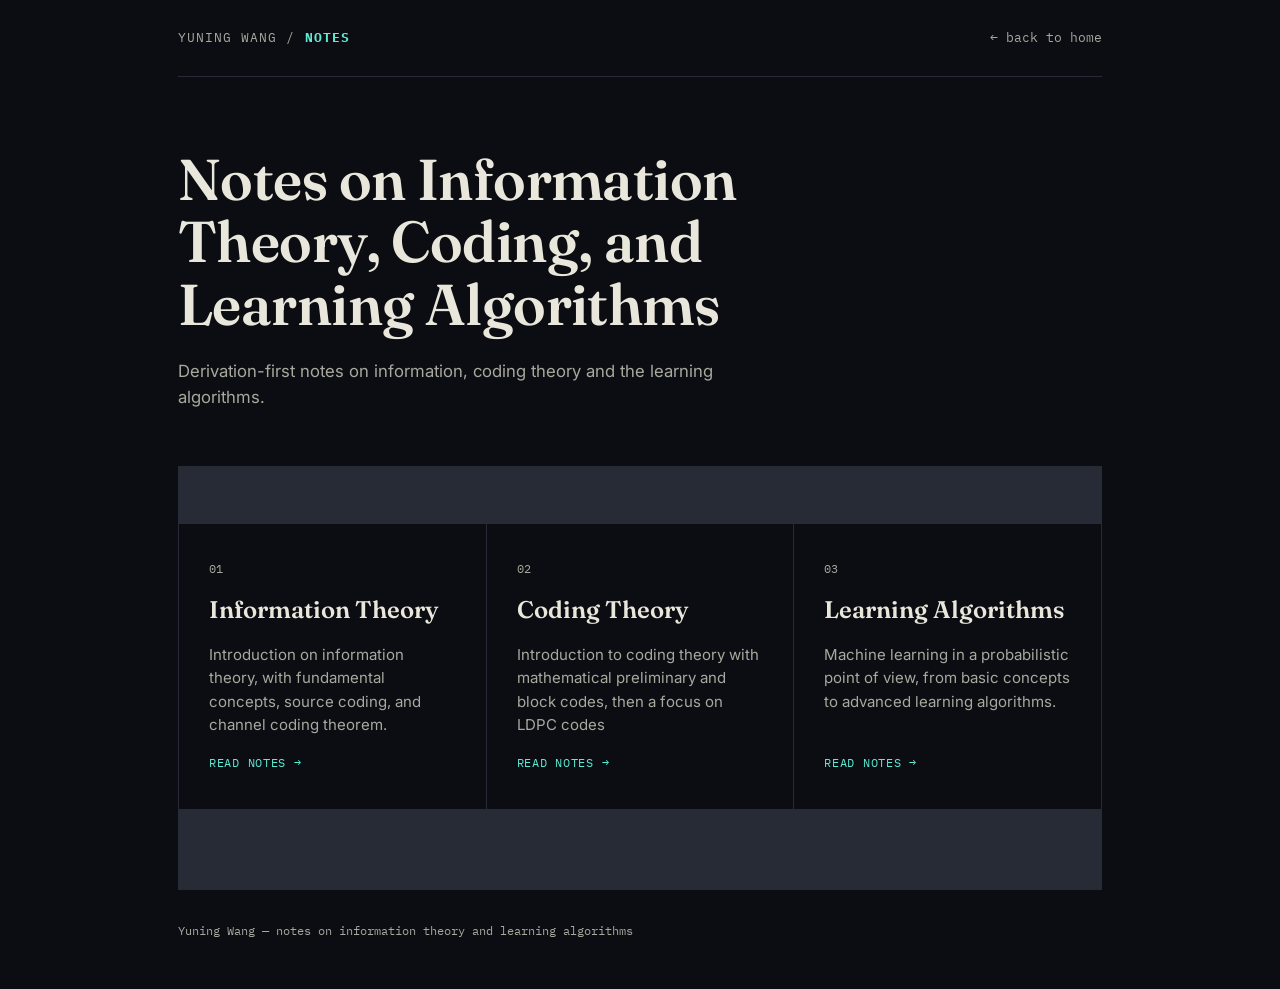
==== notes/index.html @ a4fe1af9 "Add files via upload" ====
<!DOCTYPE html>
<html lang="en">
<head>
<meta charset="UTF-8">
<meta name="viewport" content="width=device-width, initial-scale=1.0">
<title>Notes — Yuning Wang</title>
<link rel="preconnect" href="https://fonts.googleapis.com">
<link href="https://fonts.googleapis.com/css2?family=Fraunces:opsz,wght@9..144,500;9..144,600&family=Inter:wght@400;500&family=IBM+Plex+Mono:wght@400;500&display=swap" rel="stylesheet">
<link rel="stylesheet" href="../style.css">
</head>
<body>

<div class="wrap">
  <div class="topbar">
    <a class="brand" href="../index.html">Yuning Wang / <strong>notes</strong></a>
    <a class="back-link" href="../index.html">← back to home</a>
  </div>

  <section class="hero">
    <h1>Notes on Information Theory, Coding, and Learning Algorithms</h1>
    <p>Derivation-first notes on information, coding theory and the learning algorithms.</p>
  </section>

  <section class="topics">
    <a class="topic-card" href="information-theory.html">
      <div class="topic-index">01</div>
      <h2>Information Theory</h2>
      <p>Introduction on information theory, with fundamental concepts, source coding, and channel coding theorem.</p>
      <span class="topic-open">Read notes →</span>
    </a>

    <a class="topic-card" href="coding-theory.html">
      <div class="topic-index">02</div>
      <h2>Coding Theory</h2>
      <p>Introduction to coding theory with mathematical preliminary and block codes, then a focus on LDPC codes</p>
      <span class="topic-open">Read notes →</span>
    </a>

    <a class="topic-card" href="learning-algorithms.html">
      <div class="topic-index">03</div>
      <h2>Learning Algorithms</h2>
      <p>Machine learning in a probabilistic point of view, from basic concepts to advanced learning algorithms.</p>
      <span class="topic-open">Read notes →</span>
    </a>
  </section>

  <footer>Yuning Wang — notes on information theory and learning algorithms</footer>
</div>

</body>
</html>
---- style.css ----
:root {
  --ink: #0b0d12;
  --ink-2: #12151d;
  --paper: #e9e6db;
  --paper-dim: #a9a89e;
  --signal: #5eead4;
  --noise: #f2994a;
  --line: #262b36;
  --font-display: "Fraunces", Georgia, serif;
  --font-body: "Inter", -apple-system, sans-serif;
  --font-mono: "IBM Plex Mono", ui-monospace, monospace;
}

* { box-sizing: border-box; margin: 0; padding: 0; }
html { scroll-behavior: smooth; }

body {
  background: var(--ink);
  color: var(--paper);
  font-family: var(--font-body);
  line-height: 1.55;
  min-height: 100vh;
}

a { color: inherit; text-decoration: none; }

.wrap {
  max-width: 980px;
  margin: 0 auto;
  padding: 0 28px;
}

/* ---------- top bar ---------- */
.topbar {
  display: flex;
  align-items: center;
  justify-content: space-between;
  padding: 28px 0;
  border-bottom: 1px solid var(--line);
}

.brand {
  font-family: var(--font-mono);
  font-size: 13px;
  letter-spacing: 0.08em;
  text-transform: uppercase;
  color: var(--paper-dim);
}
.brand strong { color: var(--signal); }
.brand:hover { color: var(--signal); }

.nav-links {
  display: flex;
  gap: 28px;
  font-family: var(--font-mono);
  font-size: 12px;
  letter-spacing: 0.05em;
  text-transform: uppercase;
}
.nav-links a { color: var(--paper-dim); transition: color 0.15s ease; }
.nav-links a:hover { color: var(--signal); }

.back-link {
  font-family: var(--font-mono);
  font-size: 13px;
  color: var(--paper-dim);
  display: inline-flex;
  align-items: center;
  gap: 8px;
  transition: color 0.15s ease;
}
.back-link:hover { color: var(--signal); }

/* ---------- hero (shared shape, used on home + notes landing) ---------- */
.hero {
  padding: 72px 0 56px;
  border-bottom: 1px solid var(--line);
  position: relative;
}

/* home page hero: text left, photo right */
.hero-split {
  display: flex;
  align-items: center;
  justify-content: space-between;
  gap: 48px;
}

.hero-text { flex: 1 1 auto; min-width: 0; }

.hero-photo {
  flex: 0 0 auto;
  width: 210px;
  height: 260px;
  border: 1px solid var(--line);
  overflow: hidden;
  background: var(--ink-2);
}

.hero-photo img {
  width: 100%;
  height: 100%;
  object-fit: cover;
  display: block;
  filter: grayscale(0.25);
  transition: filter 0.25s ease;
}
.hero-photo:hover img { filter: grayscale(0); }

@media (max-width: 760px) {
  .hero-split { flex-direction: column-reverse; align-items: flex-start; gap: 32px; }
  .hero-photo { width: 160px; height: 200px; }
}

.eyebrow {
  font-family: var(--font-mono);
  font-size: 12px;
  letter-spacing: 0.14em;
  text-transform: uppercase;
  color: var(--noise);
  margin-bottom: 18px;
}

.hero h1 {
  font-family: var(--font-display);
  font-weight: 600;
  font-size: clamp(2.4rem, 5vw, 3.6rem);
  line-height: 1.08;
  letter-spacing: -0.01em;
  max-width: 16ch;
}

.hero p {
  margin-top: 22px;
  max-width: 56ch;
  color: var(--paper-dim);
  font-size: 1.05rem;
}

.hero-links {
  margin-top: 30px;
  display: flex;
  flex-wrap: wrap;
  gap: 12px;
}

/* ---------- generic section ---------- */
.section {
  padding: 56px 0;
  border-bottom: 1px solid var(--line);
}

.section-head {
  display: flex;
  align-items: baseline;
  justify-content: space-between;
  margin-bottom: 32px;
}

.section-head h2 {
  font-family: var(--font-display);
  font-size: 1.7rem;
  font-weight: 600;
}

.section-head .eyebrow { margin-bottom: 0; }

/* ---------- about / education ---------- */
.about-text {
  max-width: 62ch;
  color: var(--paper-dim);
  font-size: 1.02rem;
}

.about-text strong { color: var(--paper); font-weight: 500; }

.read-more {
  margin-top: 20px;
  font-family: var(--font-mono);
  font-size: 12px;
  letter-spacing: 0.06em;
  text-transform: uppercase;
  color: var(--signal);
  display: inline-flex;
  align-items: center;
  gap: 8px;
  transition: gap 0.15s ease;
}
.read-more:hover { gap: 12px; }

.edu-list {
  margin-top: 32px;
  display: flex;
  flex-direction: column;
}

.edu-item {
  display: flex;
  justify-content: space-between;
  gap: 20px;
  padding: 18px 0;
  border-top: 1px solid var(--line);
}
.edu-item:last-child { border-bottom: 1px solid var(--line); }

.edu-item .edu-main h3 {
  font-family: var(--font-display);
  font-size: 1.1rem;
  font-weight: 600;
}
.edu-item .edu-main p {
  color: var(--paper-dim);
  font-size: 0.92rem;
  margin-top: 4px;
}
.edu-item .edu-date {
  font-family: var(--font-mono);
  font-size: 12px;
  color: var(--paper-dim);
  white-space: nowrap;
}

.item-details {
  margin-top: 10px;
  padding-left: 18px;
  max-width: 62ch;
  color: var(--paper-dim);
  font-size: 0.92rem;
  line-height: 1.55;
}
.item-details li { margin-top: 4px; }
.item-details li::marker { color: var(--line); }

/* ---------- featured notes card (home page) ---------- */
.featured-card {
  display: block;
  border: 1px solid var(--line);
  padding: 34px;
  transition: background 0.2s ease;
}
.featured-card:hover { background: var(--ink-2); }

.featured-card .topic-index {
  font-family: var(--font-mono);
  font-size: 12px;
  color: var(--paper-dim);
  margin-bottom: 14px;
}

.featured-card h3 {
  font-family: var(--font-display);
  font-size: 1.5rem;
  font-weight: 600;
}

.featured-card p {
  margin-top: 12px;
  color: var(--paper-dim);
  max-width: 60ch;
}

.featured-card .topic-open {
  margin-top: 20px;
  font-family: var(--font-mono);
  font-size: 12px;
  letter-spacing: 0.06em;
  text-transform: uppercase;
  color: var(--signal);
  display: inline-flex;
  align-items: center;
  gap: 8px;
}
.featured-card:hover .topic-open { gap: 12px; transition: gap 0.15s ease; }

/* ---------- topic cards (notes landing) ---------- */
.topics {
  padding: 56px 0 80px;
  display: grid;
  grid-template-columns: repeat(3, 1fr);
  gap: 1px;
  background: var(--line);
  border: 1px solid var(--line);
}
@media (max-width: 760px) { .topics { grid-template-columns: 1fr; } }

.topic-card {
  background: var(--ink);
  padding: 36px 30px;
  display: flex;
  flex-direction: column;
  gap: 18px;
  transition: background 0.2s ease;
}
.topic-card:hover { background: var(--ink-2); }
.topic-index {
  font-family: var(--font-mono);
  font-size: 12px;
  color: var(--paper-dim);
}
.topic-card h2 {
  font-family: var(--font-display);
  font-size: 1.5rem;
  font-weight: 600;
  line-height: 1.2;
}
.topic-card p {
  color: var(--paper-dim);
  font-size: 0.94rem;
  flex-grow: 1;
}
.topic-open {
  font-family: var(--font-mono);
  font-size: 12px;
  letter-spacing: 0.06em;
  text-transform: uppercase;
  color: var(--signal);
  display: inline-flex;
  align-items: center;
  gap: 8px;
}
.topic-card:hover .topic-open { gap: 12px; transition: gap 0.15s ease; }

/* ---------- contact ---------- */
.contact-list {
  display: flex;
  flex-wrap: wrap;
  gap: 14px;
}

/* ---------- buttons ---------- */
.btn {
  font-family: var(--font-mono);
  font-size: 12px;
  letter-spacing: 0.05em;
  text-transform: uppercase;
  padding: 10px 18px;
  border: 1px solid var(--line);
  display: inline-flex;
  align-items: center;
  gap: 8px;
  transition: border-color 0.15s ease, color 0.15s ease;
}
.btn:hover { border-color: var(--signal); color: var(--signal); }
.btn.primary { background: var(--signal); color: var(--ink); border-color: var(--signal); }
.btn.primary:hover { opacity: 0.88; color: var(--ink); }

/* ---------- footer ---------- */
footer {
  padding: 32px 0 48px;
  font-family: var(--font-mono);
  font-size: 12px;
  color: var(--paper-dim);
}

/* ---------- reader page (notes topic pages) ---------- */
.reader-header { padding: 40px 0 28px; }
.reader-header .eyebrow { margin-bottom: 14px; }
.reader-header h1 {
  font-family: var(--font-display);
  font-size: clamp(1.8rem, 4vw, 2.6rem);
  font-weight: 600;
  max-width: 22ch;
}
.reader-header p {
  margin-top: 14px;
  color: var(--paper-dim);
  max-width: 60ch;
}
.reader-actions { margin-top: 22px; display: flex; gap: 12px; }

.pdf-frame-wrap {
  border: 1px solid var(--line);
  margin: 8px 0 60px;
  background: #1a1d24;
}
.pdf-frame-wrap iframe {
  width: 100%;
  height: 82vh;
  border: none;
  display: block;
}
.pdf-fallback {
  padding: 60px 30px;
  text-align: center;
  color: var(--paper-dim);
  font-family: var(--font-mono);
  font-size: 13px;
}
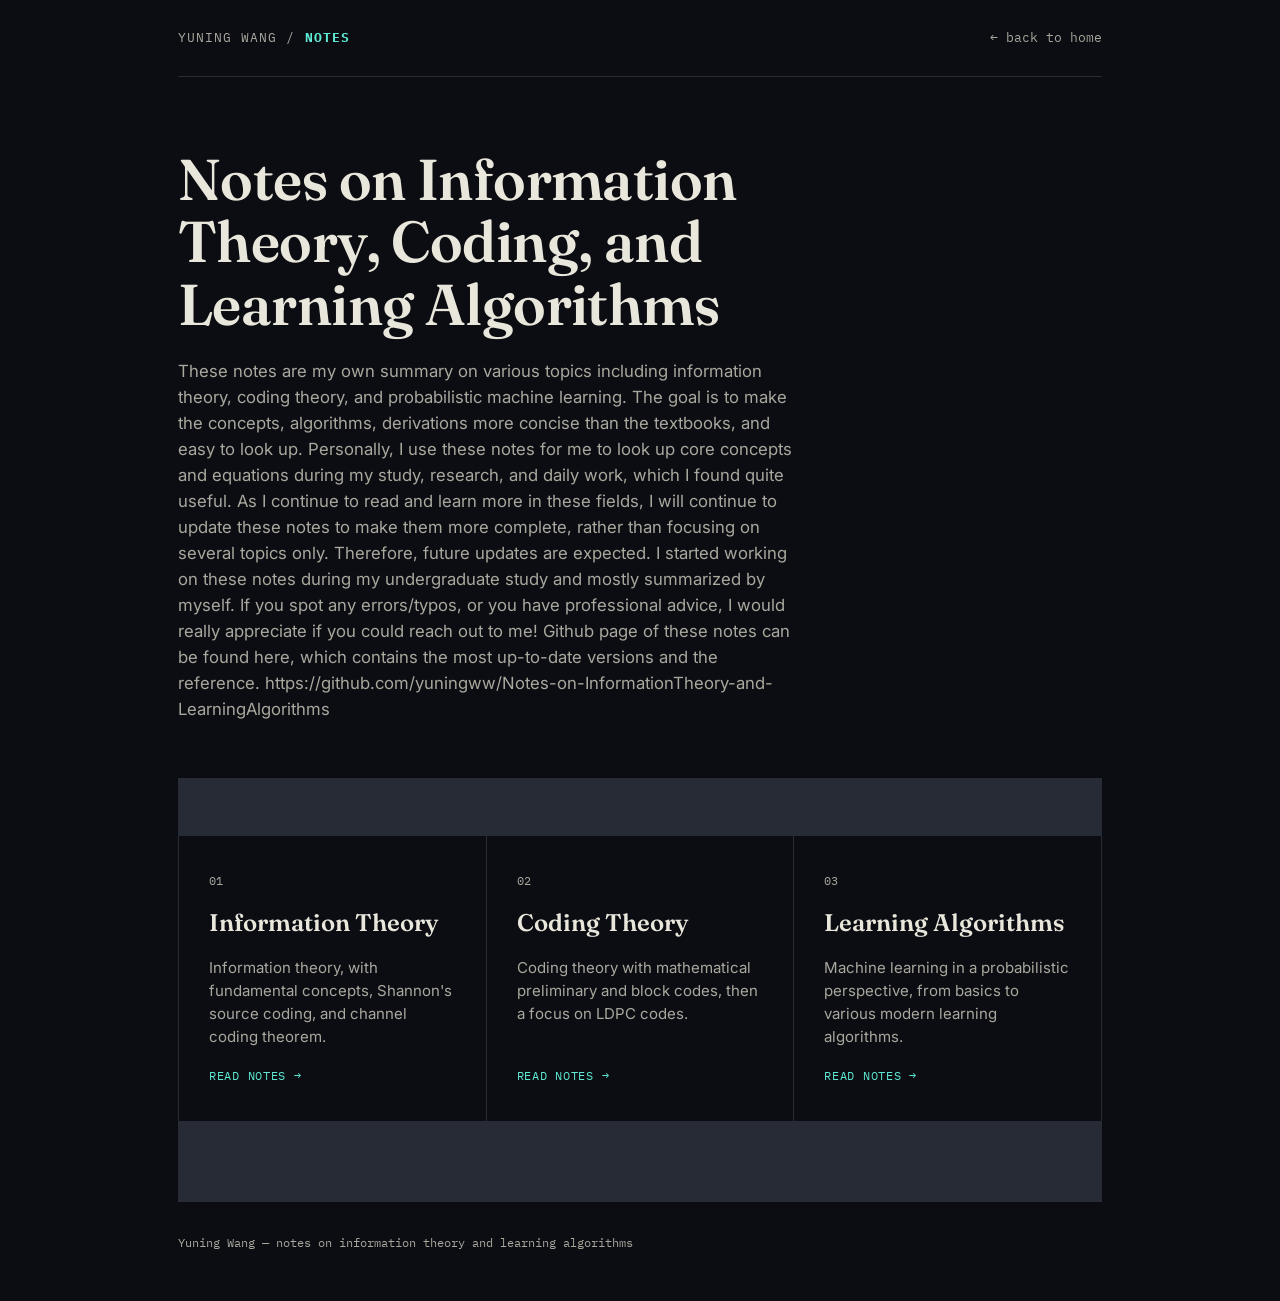
==== commit 19680730: "info update" ====
--- a/notes/index.html
+++ b/notes/index.html
@@ -18,28 +18,37 @@
 
   <section class="hero">
     <h1>Notes on Information Theory, Coding, and Learning Algorithms</h1>
-    <p>Derivation-first notes on information, coding theory and the learning algorithms.</p>
+    <p>
+    These notes are my own summary on various topics including information theory, coding theory, and probabilistic machine learning. The goal is to make the concepts, algorithms, derivations more concise than the textbooks, and easy to look up.
+    Personally, I use these notes for me to look up core concepts and equations during my study, research, and daily work, which I found quite useful.
+    As I continue to read and learn more in these fields, I will continue to update these notes to make them more complete, rather than focusing on several topics only. Therefore, future updates are expected.
+
+    I started working on these notes during my undergraduate study and mostly summarized by myself. If you spot any errors/typos, or you have professional advice, I would really appreciate if you could reach out to me!
+
+    Github page of these notes can be found here, which contains the most up-to-date versions and the reference. 
+    https://github.com/yuningww/Notes-on-InformationTheory-and-LearningAlgorithms 
+    </p>
   </section>
 
   <section class="topics">
     <a class="topic-card" href="information-theory.html">
       <div class="topic-index">01</div>
       <h2>Information Theory</h2>
-      <p>Introduction on information theory, with fundamental concepts, source coding, and channel coding theorem.</p>
+      <p>Information theory, with fundamental concepts, Shannon's source coding, and channel coding theorem.</p>
       <span class="topic-open">Read notes →</span>
     </a>
 
     <a class="topic-card" href="coding-theory.html">
       <div class="topic-index">02</div>
       <h2>Coding Theory</h2>
-      <p>Introduction to coding theory with mathematical preliminary and block codes, then a focus on LDPC codes</p>
+      <p>Coding theory with mathematical preliminary and block codes, then a focus on LDPC codes.</p>
       <span class="topic-open">Read notes →</span>
     </a>
 
     <a class="topic-card" href="learning-algorithms.html">
       <div class="topic-index">03</div>
       <h2>Learning Algorithms</h2>
-      <p>Machine learning in a probabilistic point of view, from basic concepts to advanced learning algorithms.</p>
+      <p>Machine learning in a probabilistic perspective, from basics to various modern learning algorithms.</p>
       <span class="topic-open">Read notes →</span>
     </a>
   </section>
--- a/style.css
+++ b/style.css
@@ -231,6 +231,22 @@
 .item-details li { margin-top: 4px; }
 .item-details li::marker { color: var(--line); }
 
+/* ---------- publications ---------- */
+.pub-list { list-style: none; }
+
+.pub-item {
+  max-width: 72ch;
+  color: var(--paper-dim);
+  font-size: 1.02rem;
+  padding: 18px 0;
+  border-top: 1px solid var(--line);
+}
+.pub-item:last-child { border-bottom: 1px solid var(--line); }
+.pub-item strong { color: var(--paper); font-weight: 600; }
+.pub-item em { color: var(--paper); }
+.pub-item a { color: var(--signal); }
+.pub-item a:hover { text-decoration: underline; }
+
 /* ---------- featured notes card (home page) ---------- */
 .featured-card {
   display: block;
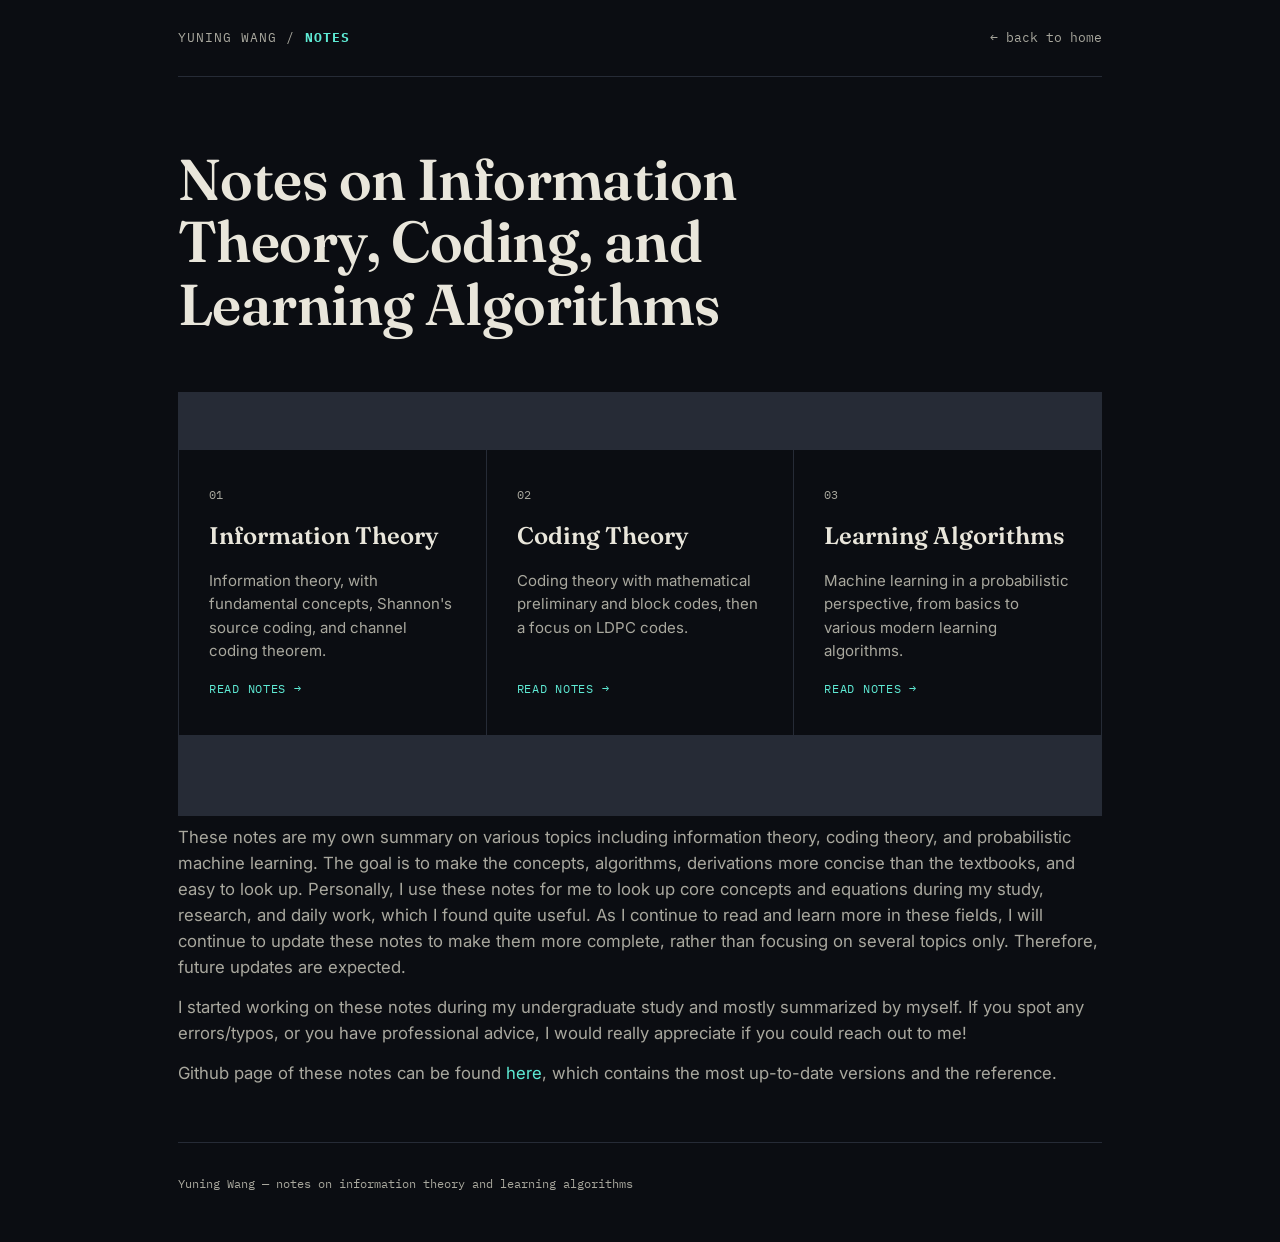
==== commit d3b36b24: "format updates" ====
--- a/notes/index.html
+++ b/notes/index.html
@@ -18,16 +18,6 @@
 
   <section class="hero">
     <h1>Notes on Information Theory, Coding, and Learning Algorithms</h1>
-    <p>
-    These notes are my own summary on various topics including information theory, coding theory, and probabilistic machine learning. The goal is to make the concepts, algorithms, derivations more concise than the textbooks, and easy to look up.
-    Personally, I use these notes for me to look up core concepts and equations during my study, research, and daily work, which I found quite useful.
-    As I continue to read and learn more in these fields, I will continue to update these notes to make them more complete, rather than focusing on several topics only. Therefore, future updates are expected.
-
-    I started working on these notes during my undergraduate study and mostly summarized by myself. If you spot any errors/typos, or you have professional advice, I would really appreciate if you could reach out to me!
-
-    Github page of these notes can be found here, which contains the most up-to-date versions and the reference. 
-    https://github.com/yuningww/Notes-on-InformationTheory-and-LearningAlgorithms 
-    </p>
   </section>
 
   <section class="topics">
@@ -53,6 +43,22 @@
     </a>
   </section>
 
+  <section class="notes-intro">
+    <div class="hero-intro">
+      <p>
+      These notes are my own summary on various topics including information theory, coding theory, and probabilistic machine learning. The goal is to make the concepts, algorithms, derivations more concise than the textbooks, and easy to look up.
+      Personally, I use these notes for me to look up core concepts and equations during my study, research, and daily work, which I found quite useful.
+      As I continue to read and learn more in these fields, I will continue to update these notes to make them more complete, rather than focusing on several topics only. Therefore, future updates are expected.
+      </p>
+      <p>
+      I started working on these notes during my undergraduate study and mostly summarized by myself. If you spot any errors/typos, or you have professional advice, I would really appreciate if you could reach out to me!
+      </p>
+      <p>
+      Github page of these notes can be found <a href="https://github.com/yuningww/Notes-on-InformationTheory-and-LearningAlgorithms">here</a>, which contains the most up-to-date versions and the reference.
+      </p>
+    </div>
+  </section>
+
   <footer>Yuning Wang — notes on information theory and learning algorithms</footer>
 </div>
 
--- a/style.css
+++ b/style.css
@@ -137,6 +137,23 @@
   font-size: 1.05rem;
 }
 
+/* notes landing: multi-paragraph intro that fills the column */
+.hero-intro { margin-top: 22px; }
+.hero-intro p {
+  max-width: none;
+  margin-top: 0;
+  color: var(--paper-dim);
+  font-size: 1.05rem;
+}
+.notes-intro { padding: 8px 0 56px; border-bottom: 1px solid var(--line); }
+.notes-intro .hero-intro { margin-top: 0; }
+.hero-intro p + p { margin-top: 14px; }
+.hero-intro a {
+  color: var(--signal);
+  overflow-wrap: anywhere;
+}
+.hero-intro a:hover { text-decoration: underline; }
+
 .hero-links {
   margin-top: 30px;
   display: flex;
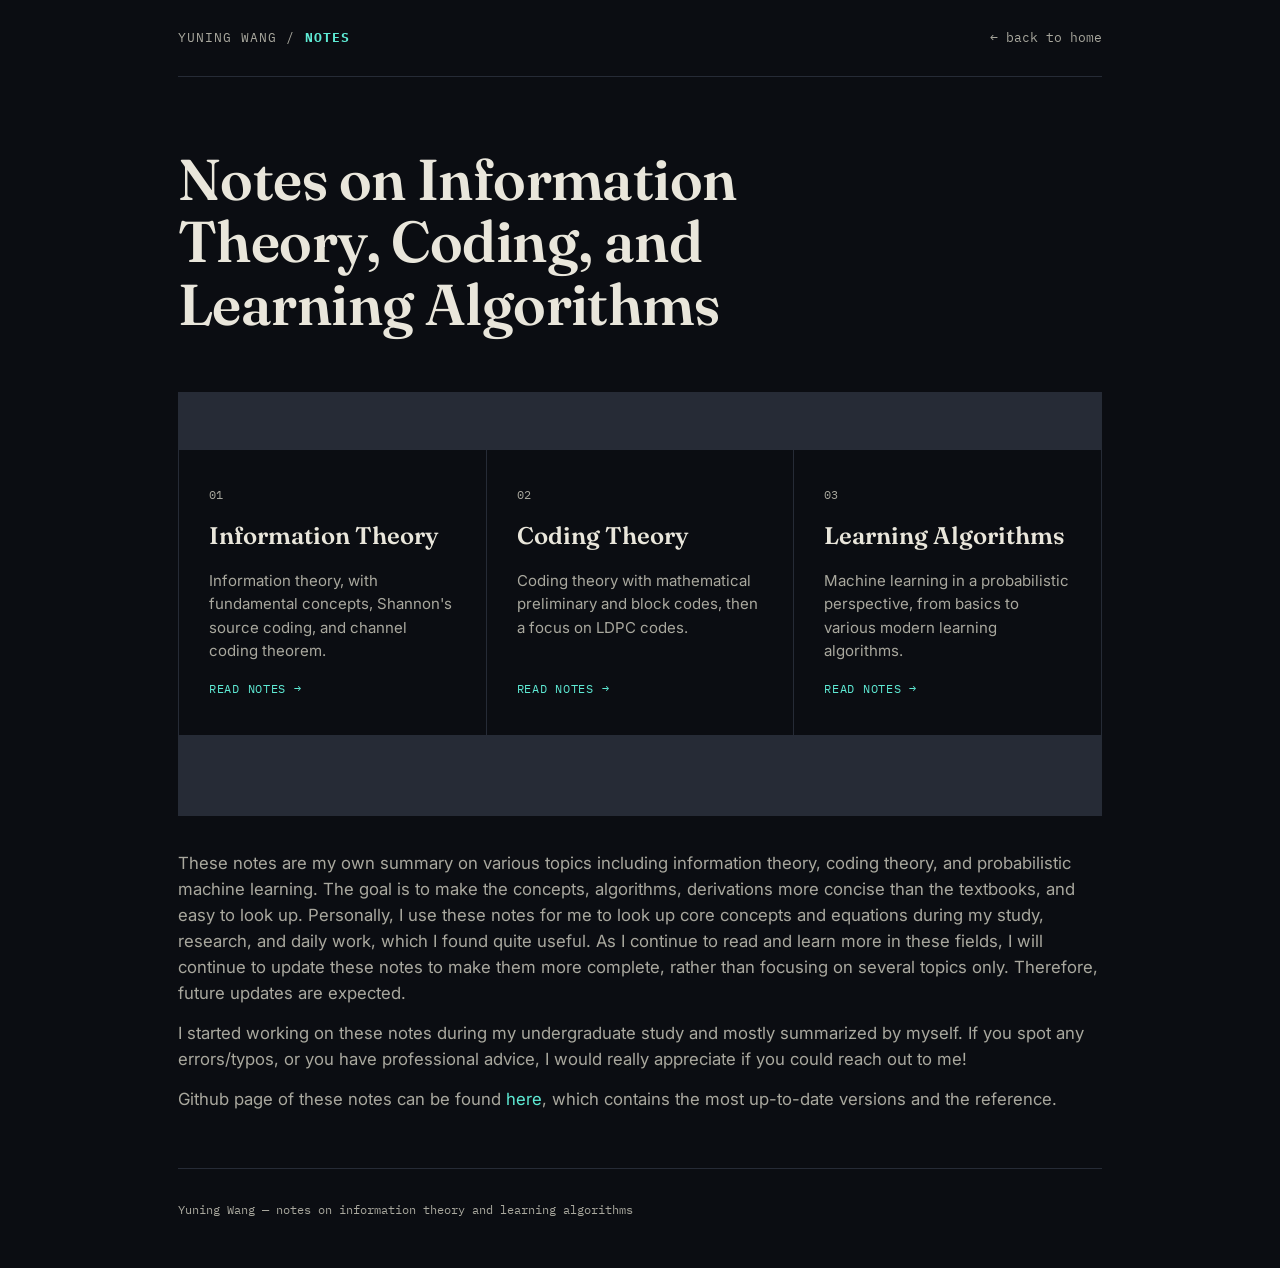
==== commit e30aa3f2: "info and format updates" ====
--- a/notes/index.html
+++ b/notes/index.html
@@ -46,6 +46,7 @@
   <section class="notes-intro">
     <div class="hero-intro">
       <p>
+      <br>
       These notes are my own summary on various topics including information theory, coding theory, and probabilistic machine learning. The goal is to make the concepts, algorithms, derivations more concise than the textbooks, and easy to look up.
       Personally, I use these notes for me to look up core concepts and equations during my study, research, and daily work, which I found quite useful.
       As I continue to read and learn more in these fields, I will continue to update these notes to make them more complete, rather than focusing on several topics only. Therefore, future updates are expected.
